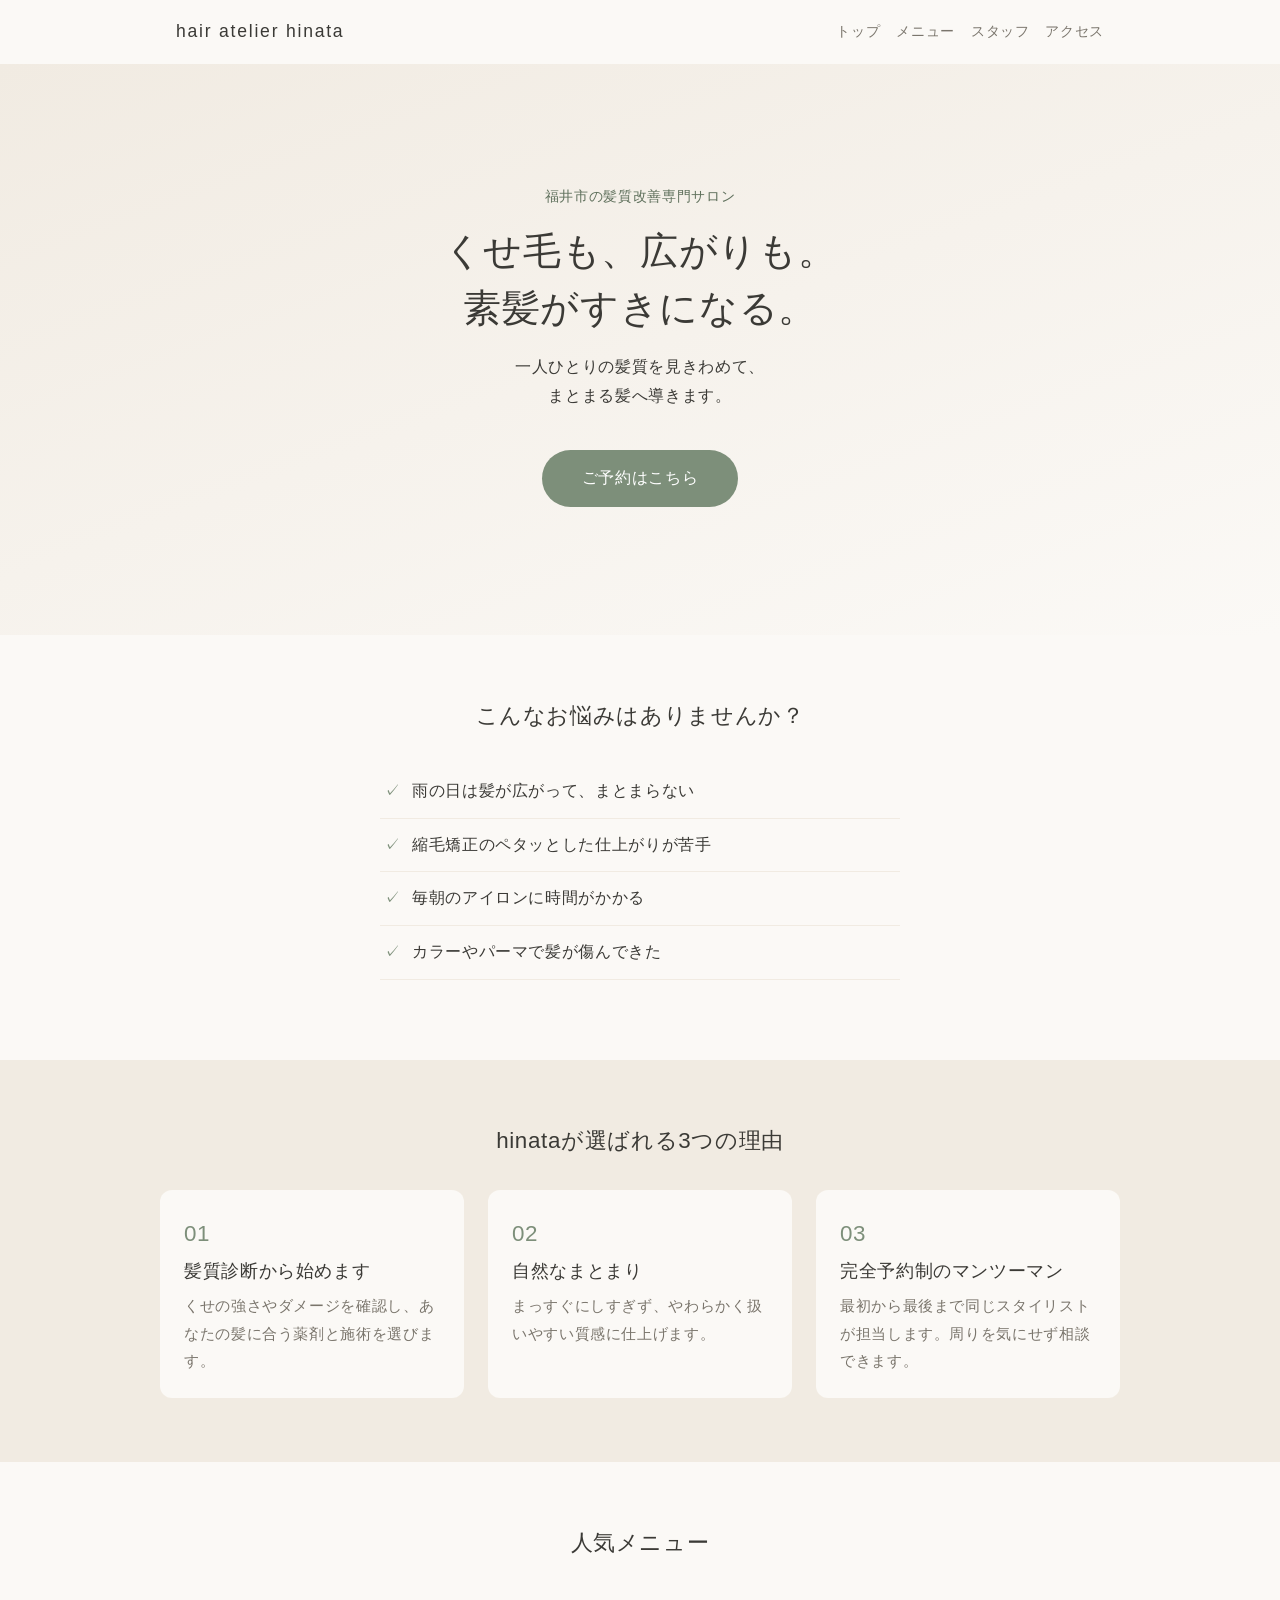
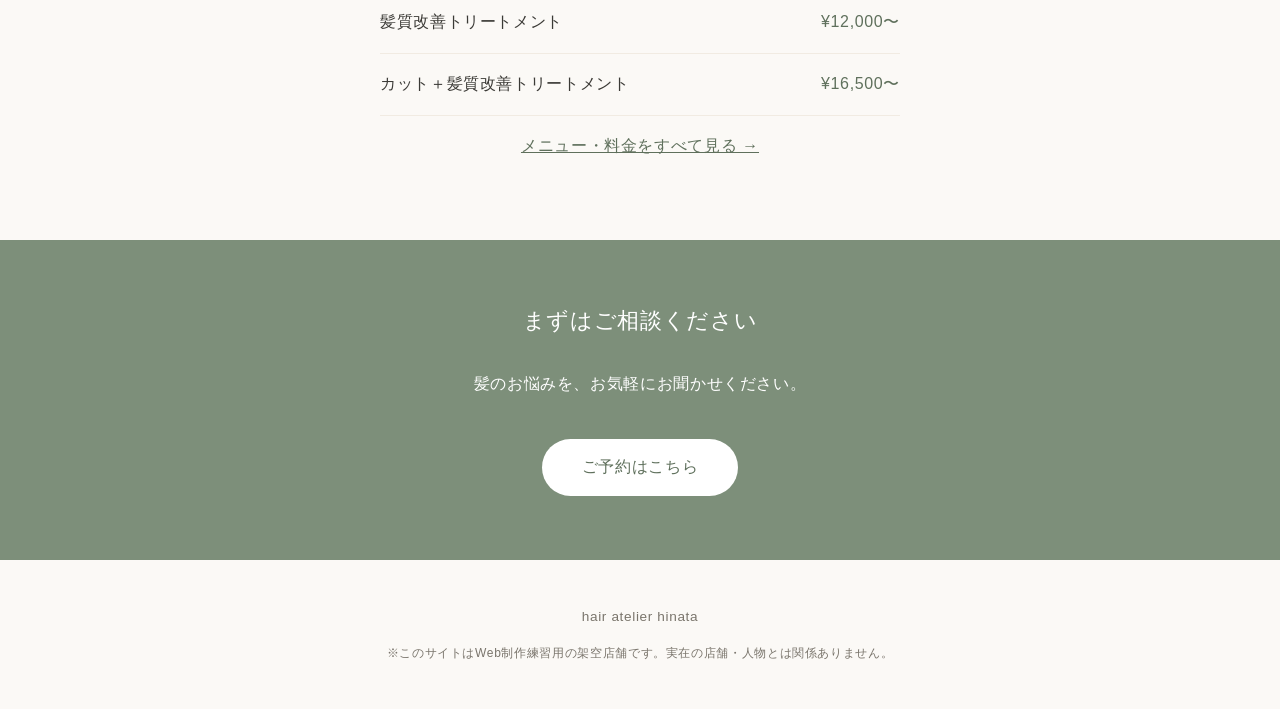
==== index.html @ 7191133b "トップページとデザイン（CSS）を作成 Co-Authored-By: Claude Opus 5.5 <noreply@anthropic.com>" ====
<!DOCTYPE html>
<html lang="ja">
<head>
  <!-- head：ページの設定。画面には表示されない -->
  <meta charset="UTF-8">
  <meta name="viewport" content="width=device-width, initial-scale=1">
  <!-- 練習用の架空店舗なので、検索結果に出さない -->
  <meta name="robots" content="noindex">
  <title>hair atelier hinata｜福井市の髪質改善専門サロン（練習用）</title>
  <meta name="description" content="福井市の髪質改善専門サロン hair atelier hinata（練習用の架空店舗）。くせ毛・広がりのお悩みに、完全予約制のマンツーマンで向き合います。">
  <link rel="stylesheet" href="css/style.css">
</head>
<body>
  <!-- body：画面に表示される中身 -->

  <header class="site-header">
    <a href="index.html" class="logo">hair atelier hinata</a>
    <nav class="nav">
      <a href="index.html">トップ</a>
      <a href="menu.html">メニュー</a>
      <a href="staff.html">スタッフ</a>
      <a href="access.html">アクセス</a>
    </nav>
  </header>

  <main>
    <!-- 最初に目に入るエリア（ファーストビュー） -->
    <section class="hero">
      <p class="hero-sub">福井市の髪質改善専門サロン</p>
      <h1>くせ毛も、広がりも。<br>素髪がすきになる。</h1>
      <p>一人ひとりの髪質を見きわめて、<br>まとまる髪へ導きます。</p>
      <a href="#" class="btn">ご予約はこちら</a>
    </section>

    <!-- お客様の悩みに共感するエリア -->
    <section class="section">
      <h2>こんなお悩みはありませんか？</h2>
      <ul class="worries">
        <li>雨の日は髪が広がって、まとまらない</li>
        <li>縮毛矯正のペタッとした仕上がりが苦手</li>
        <li>毎朝のアイロンに時間がかかる</li>
        <li>カラーやパーマで髪が傷んできた</li>
      </ul>
    </section>

    <!-- お店の強み -->
    <section class="section section-alt">
      <h2>hinataが選ばれる3つの理由</h2>
      <div class="features">
        <div class="feature">
          <p class="feature-num">01</p>
          <h3>髪質診断から始めます</h3>
          <p>くせの強さやダメージを確認し、あなたの髪に合う薬剤と施術を選びます。</p>
        </div>
        <div class="feature">
          <p class="feature-num">02</p>
          <h3>自然なまとまり</h3>
          <p>まっすぐにしすぎず、やわらかく扱いやすい質感に仕上げます。</p>
        </div>
        <div class="feature">
          <p class="feature-num">03</p>
          <h3>完全予約制のマンツーマン</h3>
          <p>最初から最後まで同じスタイリストが担当します。周りを気にせず相談できます。</p>
        </div>
      </div>
    </section>

    <!-- 人気メニューの抜粋 -->
    <section class="section">
      <h2>人気メニュー</h2>
      <div class="menu-pickup">
        <div class="menu-item">
          <span>髪質改善トリートメント</span>
          <span class="price">¥12,000〜</span>
        </div>
        <div class="menu-item">
          <span>カット＋髪質改善トリートメント</span>
          <span class="price">¥16,500〜</span>
        </div>
      </div>
      <p class="center"><a href="menu.html" class="link">メニュー・料金をすべて見る →</a></p>
    </section>

    <!-- 予約を促すエリア -->
    <section class="cta">
      <h2>まずはご相談ください</h2>
      <p>髪のお悩みを、お気軽にお聞かせください。</p>
      <a href="#" class="btn">ご予約はこちら</a>
    </section>
  </main>

  <footer class="site-footer">
    <p>hair atelier hinata</p>
    <p class="notice">※このサイトはWeb制作練習用の架空店舗です。実在の店舗・人物とは関係ありません。</p>
  </footer>
</body>
</html>
---- css/style.css ----
/* =========================================
   色やサイズをまとめて決めておく（変数）
   ここを変えると、サイト全体の色が変わる
   ========================================= */
:root {
  --color-bg: #fbf9f6;      /* 背景：やわらかい白 */
  --color-alt: #f1ebe2;     /* 背景2：ベージュ */
  --color-main: #7d8f7a;    /* メイン：くすみグリーン */
  --color-main-dark: #5f705c;
  --color-text: #3b3a36;    /* 文字：真っ黒より少しやわらかい色 */
  --color-sub: #7a756c;     /* 補足の文字 */
  --max-width: 960px;       /* PCで横に広がりすぎないための上限 */
}

/* =========================================
   全体の基本設定
   ========================================= */
* {
  box-sizing: border-box;   /* 幅の計算を分かりやすくするおまじない */
}

body {
  margin: 0;
  background: var(--color-bg);
  color: var(--color-text);
  font-family: "Hiragino Sans", "Hiragino Kaku Gothic ProN", "Noto Sans JP", sans-serif;
  line-height: 1.8;
  letter-spacing: 0.04em;
}

h1, h2, h3 {
  font-weight: 500;
  line-height: 1.5;
}

a {
  color: inherit;
}

/* =========================================
   ヘッダー（ロゴとメニュー）
   ========================================= */
.site-header {
  display: flex;
  flex-wrap: wrap;
  align-items: center;
  justify-content: space-between;
  gap: 8px 24px;
  padding: 16px;
  max-width: var(--max-width);
  margin: 0 auto;
}

.logo {
  font-size: 1.1rem;
  text-decoration: none;
  letter-spacing: 0.1em;
}

.nav {
  display: flex;
  gap: 16px;
  font-size: 0.9rem;
}

.nav a {
  text-decoration: none;
  color: var(--color-sub);
}

.nav a:hover {
  color: var(--color-main-dark);
}

/* =========================================
   ファーストビュー
   ========================================= */
.hero {
  padding: 72px 16px 80px;
  text-align: center;
  background: linear-gradient(160deg, var(--color-alt), var(--color-bg));
}

.hero-sub {
  color: var(--color-main-dark);
  font-size: 0.9rem;
  margin: 0;
}

.hero h1 {
  font-size: 1.8rem;
  margin: 12px 0 16px;
}

/* =========================================
   予約ボタン
   ========================================= */
.btn {
  display: inline-block;
  margin-top: 24px;
  padding: 14px 40px;
  background: var(--color-main);
  color: #fff;
  text-decoration: none;
  border-radius: 999px;     /* 角を丸くする */
  transition: background 0.2s;
}

.btn:hover {
  background: var(--color-main-dark);
}

/* =========================================
   各セクション共通
   ========================================= */
.section {
  padding: 64px 16px;
}

.section > * {
  max-width: var(--max-width);
  margin-left: auto;
  margin-right: auto;
}

.section h2,
.cta h2 {
  text-align: center;
  font-size: 1.4rem;
  margin-top: 0;
  margin-bottom: 32px;
}

.section-alt {
  background: var(--color-alt);
}

.center {
  text-align: center;
}

.link {
  color: var(--color-main-dark);
}

/* お悩みリスト */
.worries {
  list-style: none;
  padding: 0;
  max-width: 520px;
}

.worries li {
  padding: 12px 0 12px 32px;
  border-bottom: 1px solid var(--color-alt);
  position: relative;
}

.worries li::before {
  content: "✓";
  position: absolute;
  left: 4px;
  color: var(--color-main);
}

/* 選ばれる理由（スマホでは縦に並ぶ） */
.features {
  display: grid;
  gap: 24px;
}

.feature {
  background: var(--color-bg);
  padding: 24px;
  border-radius: 12px;
}

.feature-num {
  color: var(--color-main);
  font-size: 1.4rem;
  margin: 0;
}

.feature h3 {
  margin: 4px 0 8px;
  font-size: 1.1rem;
}

.feature p:last-child {
  margin: 0;
  color: var(--color-sub);
  font-size: 0.95rem;
}

/* 人気メニュー */
.menu-pickup {
  max-width: 520px;
}

.menu-item {
  display: flex;
  justify-content: space-between;
  gap: 16px;
  padding: 16px 0;
  border-bottom: 1px solid var(--color-alt);
}

.price {
  white-space: nowrap;      /* 金額の途中で改行しない */
  color: var(--color-main-dark);
}

/* 予約を促すエリア */
.cta {
  padding: 64px 16px;
  text-align: center;
  background: var(--color-main);
  color: #fff;
}

.cta .btn {
  background: #fff;
  color: var(--color-main-dark);
}

/* =========================================
   フッター
   ========================================= */
.site-footer {
  padding: 32px 16px;
  text-align: center;
  font-size: 0.85rem;
  color: var(--color-sub);
}

.notice {
  font-size: 0.75rem;
}

/* =========================================
   PC表示（画面の幅が768px以上のとき）
   スマホ用の設定を先に書き、PCで上書きする
   ========================================= */
@media (min-width: 768px) {
  .hero {
    padding: 120px 16px 128px;
  }

  .hero h1 {
    font-size: 2.4rem;
  }

  .features {
    grid-template-columns: repeat(3, 1fr);   /* 3列に並べる */
  }
}
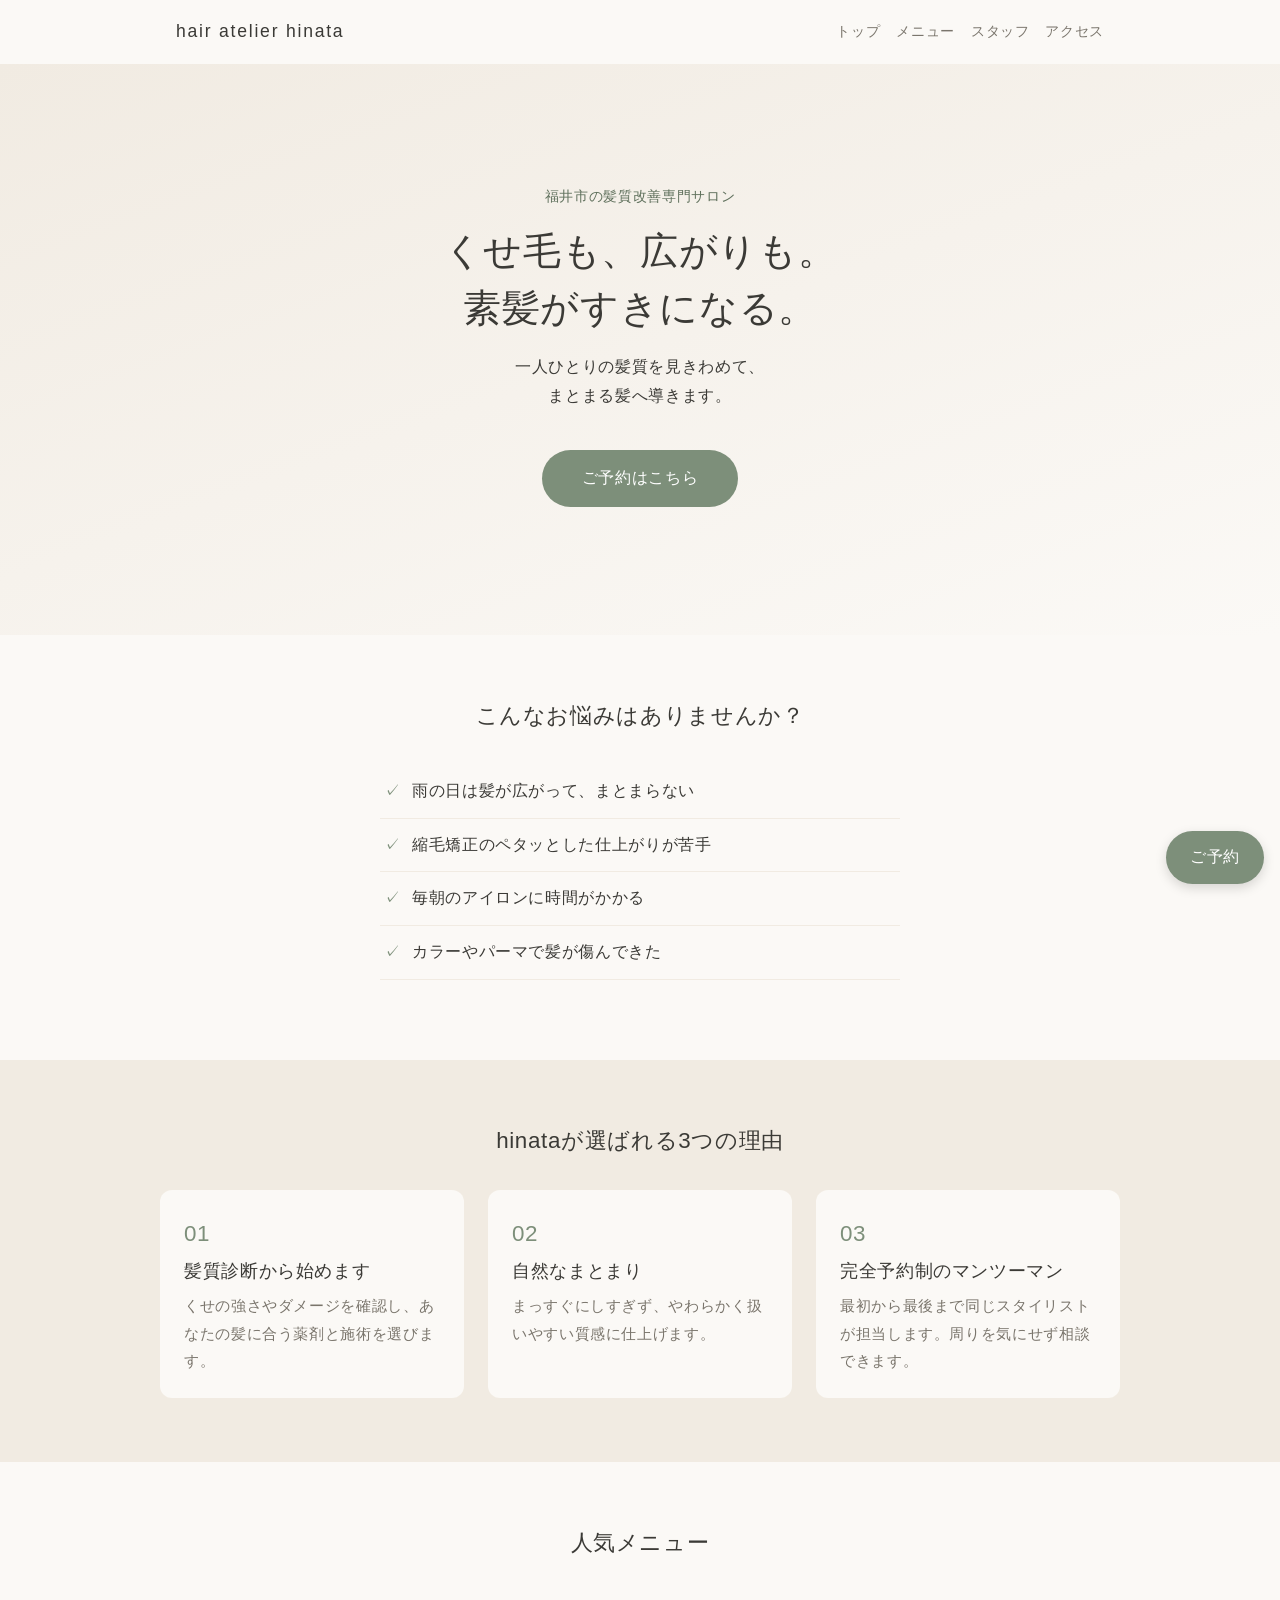
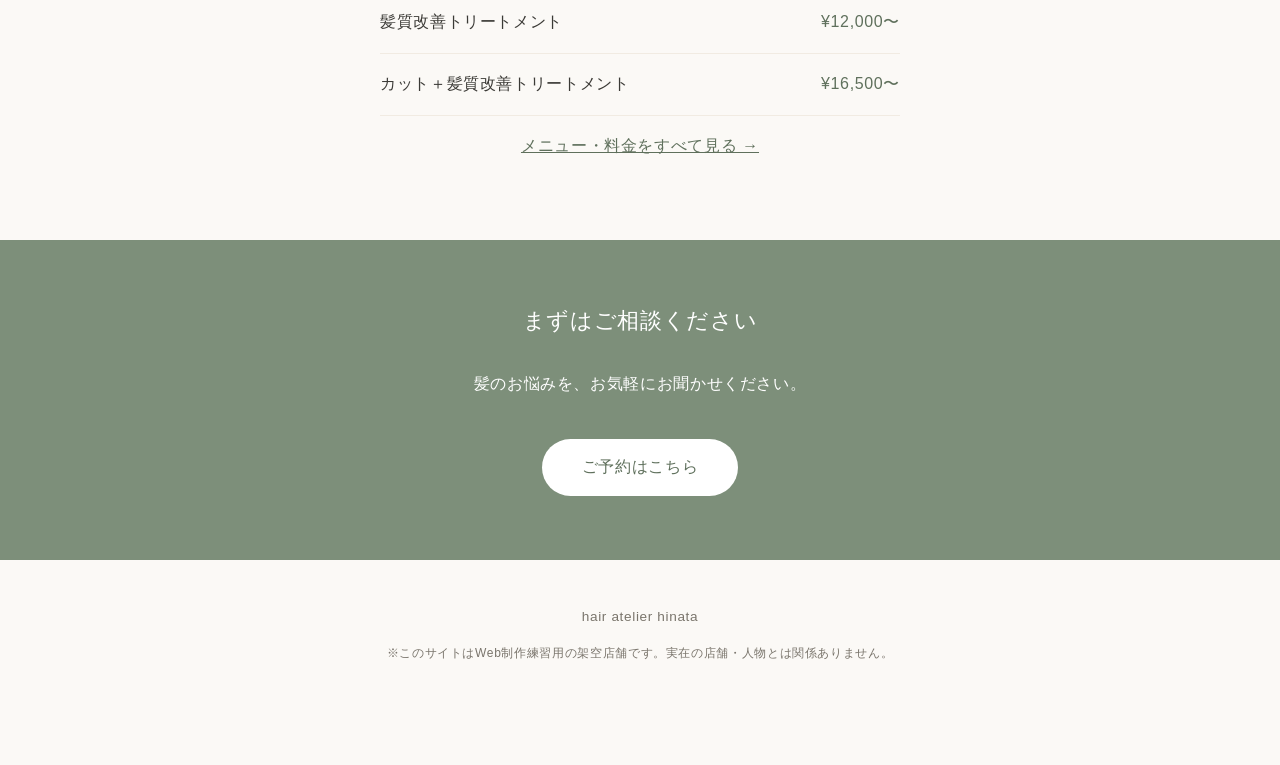
==== commit fb40d141: "トップページに動きを追加（背景スライドショー、スクロール表示、固定の予約ボタン） Co-Authored-By: Claude Opus 5.5 <noreply@anthropic.com>" ====
--- a/index.html
+++ b/index.html
@@ -9,6 +9,9 @@
   <title>hair atelier hinata｜福井市の髪質改善専門サロン（練習用）</title>
   <meta name="description" content="福井市の髪質改善専門サロン hair atelier hinata（練習用の架空店舗）。くせ毛・広がりのお悩みに、完全予約制のマンツーマンで向き合います。">
   <link rel="stylesheet" href="css/style.css">
+  <!-- JavaScriptが動く環境だけ「js」の目印を付ける（動かない環境では最初から全部表示される） -->
+  <script>document.documentElement.classList.add('js');</script>
+  <script src="js/main.js" defer></script>
 </head>
 <body>
   <!-- body：画面に表示される中身 -->
@@ -26,16 +29,20 @@
   <main>
     <!-- 最初に目に入るエリア（ファーストビュー） -->
     <section class="hero">
+      <!-- 背景のスライドショー（今は色付きの枠。写真に差し替え可） -->
+      <div class="hero-slides" aria-hidden="true">
+        <span></span><span></span><span></span>
+      </div>
       <p class="hero-sub">福井市の髪質改善専門サロン</p>
       <h1>くせ毛も、広がりも。<br>素髪がすきになる。</h1>
       <p>一人ひとりの髪質を見きわめて、<br>まとまる髪へ導きます。</p>
-      <a href="#" class="btn">ご予約はこちら</a>
+      <a href="access.html" class="btn">ご予約はこちら</a>
     </section>
 
     <!-- お客様の悩みに共感するエリア -->
     <section class="section">
       <h2>こんなお悩みはありませんか？</h2>
-      <ul class="worries">
+      <ul class="worries fade-in">
         <li>雨の日は髪が広がって、まとまらない</li>
         <li>縮毛矯正のペタッとした仕上がりが苦手</li>
         <li>毎朝のアイロンに時間がかかる</li>
@@ -47,17 +54,17 @@
     <section class="section section-alt">
       <h2>hinataが選ばれる3つの理由</h2>
       <div class="features">
-        <div class="feature">
+        <div class="feature slide-left">
           <p class="feature-num">01</p>
           <h3>髪質診断から始めます</h3>
           <p>くせの強さやダメージを確認し、あなたの髪に合う薬剤と施術を選びます。</p>
         </div>
-        <div class="feature">
+        <div class="feature fade-in">
           <p class="feature-num">02</p>
           <h3>自然なまとまり</h3>
           <p>まっすぐにしすぎず、やわらかく扱いやすい質感に仕上げます。</p>
         </div>
-        <div class="feature">
+        <div class="feature slide-right">
           <p class="feature-num">03</p>
           <h3>完全予約制のマンツーマン</h3>
           <p>最初から最後まで同じスタイリストが担当します。周りを気にせず相談できます。</p>
@@ -68,7 +75,7 @@
     <!-- 人気メニューの抜粋 -->
     <section class="section">
       <h2>人気メニュー</h2>
-      <div class="menu-pickup">
+      <div class="menu-pickup fade-in">
         <div class="menu-item">
           <span>髪質改善トリートメント</span>
           <span class="price">¥12,000〜</span>
@@ -85,7 +92,7 @@
     <section class="cta">
       <h2>まずはご相談ください</h2>
       <p>髪のお悩みを、お気軽にお聞かせください。</p>
-      <a href="#" class="btn">ご予約はこちら</a>
+      <a href="access.html" class="btn">ご予約はこちら</a>
     </section>
   </main>
 
@@ -93,5 +100,8 @@
     <p>hair atelier hinata</p>
     <p class="notice">※このサイトはWeb制作練習用の架空店舗です。実在の店舗・人物とは関係ありません。</p>
   </footer>
+
+  <!-- 画面の右下に常に表示する予約ボタン -->
+  <a href="access.html" class="fixed-reserve">ご予約</a>
 </body>
 </html>
--- a/css/style.css
+++ b/css/style.css
@@ -254,3 +254,119 @@
     grid-template-columns: repeat(3, 1fr);   /* 3列に並べる */
   }
 }
+
+/* =========================================
+   ファーストビューの背景スライドショー（CSSだけで動かす）
+   3枚を重ねて、順番に表示・非表示を切り替える
+   ========================================= */
+.hero {
+  position: relative;       /* スライドを背景として重ねる基準 */
+  overflow: hidden;
+}
+
+.hero > *:not(.hero-slides) {
+  position: relative;       /* 文字をスライドより前に出す */
+}
+
+.hero-slides span {
+  position: absolute;
+  inset: 0;                 /* 親いっぱいに広げる */
+  opacity: 0;
+  animation: hero-fade 18s infinite;   /* 1周18秒（1枚あたり6秒） */
+}
+
+/* 今は色付きの枠。写真にするときは background を url(...) に変える */
+.hero-slides span:nth-child(1) {
+  background: linear-gradient(160deg, var(--color-alt), var(--color-bg));
+}
+
+.hero-slides span:nth-child(2) {
+  background: linear-gradient(200deg, #e3e8df, var(--color-bg));
+  animation-delay: 6s;
+}
+
+.hero-slides span:nth-child(3) {
+  background: linear-gradient(120deg, #efe4d6, #f6f3ee);
+  animation-delay: 12s;
+}
+
+@keyframes hero-fade {
+  0%   { opacity: 0; transform: scale(1); }
+  8%   { opacity: 1; }
+  33%  { opacity: 1; }
+  41%  { opacity: 0; transform: scale(1.06); }   /* 消えながら少しズーム */
+  100% { opacity: 0; }
+}
+
+/* =========================================
+   スクロールで表示（フェードイン・左右からスライドイン）
+   .js が付いているとき（JavaScriptが動くとき）だけ最初に隠す
+   ========================================= */
+main {
+  overflow-x: clip;         /* 横から入ってくる要素で横スクロールが出ないようにする */
+}
+
+.js .fade-in,
+.js .slide-left,
+.js .slide-right {
+  opacity: 0;
+  transition: opacity 0.8s ease, transform 0.8s ease;
+}
+
+.js .fade-in     { transform: translateY(24px); }
+.js .slide-left  { transform: translateX(-40px); }
+.js .slide-right { transform: translateX(40px); }
+
+.js .is-visible {
+  opacity: 1;
+  transform: none;
+}
+
+/* =========================================
+   画面に固定する予約ボタン
+   スマホでは親指が届きやすい右下に置く
+   ========================================= */
+.fixed-reserve {
+  position: fixed;
+  right: 16px;
+  bottom: 16px;
+  z-index: 10;
+  padding: 12px 24px;
+  background: var(--color-main);
+  color: #fff;
+  text-decoration: none;
+  border-radius: 999px;
+  box-shadow: 0 4px 12px rgba(0, 0, 0, 0.15);
+  transition: background 0.2s;
+}
+
+.fixed-reserve:hover {
+  background: var(--color-main-dark);
+}
+
+/* ボタンがフッターの注意書きに重ならないよう、下に余白をとる */
+.site-footer {
+  padding-bottom: 88px;
+}
+
+/* =========================================
+   動きを減らす設定の人には、アニメーションを止める
+   （OSの「視差効果を減らす」などの設定に合わせる）
+   ========================================= */
+@media (prefers-reduced-motion: reduce) {
+  .hero-slides span {
+    animation: none;
+  }
+
+  .hero-slides span:nth-child(1) {
+    opacity: 1;
+  }
+
+  .js .fade-in,
+  .js .slide-left,
+  .js .slide-right {
+    opacity: 1;
+    transform: none;
+    transition: none;
+  }
+}
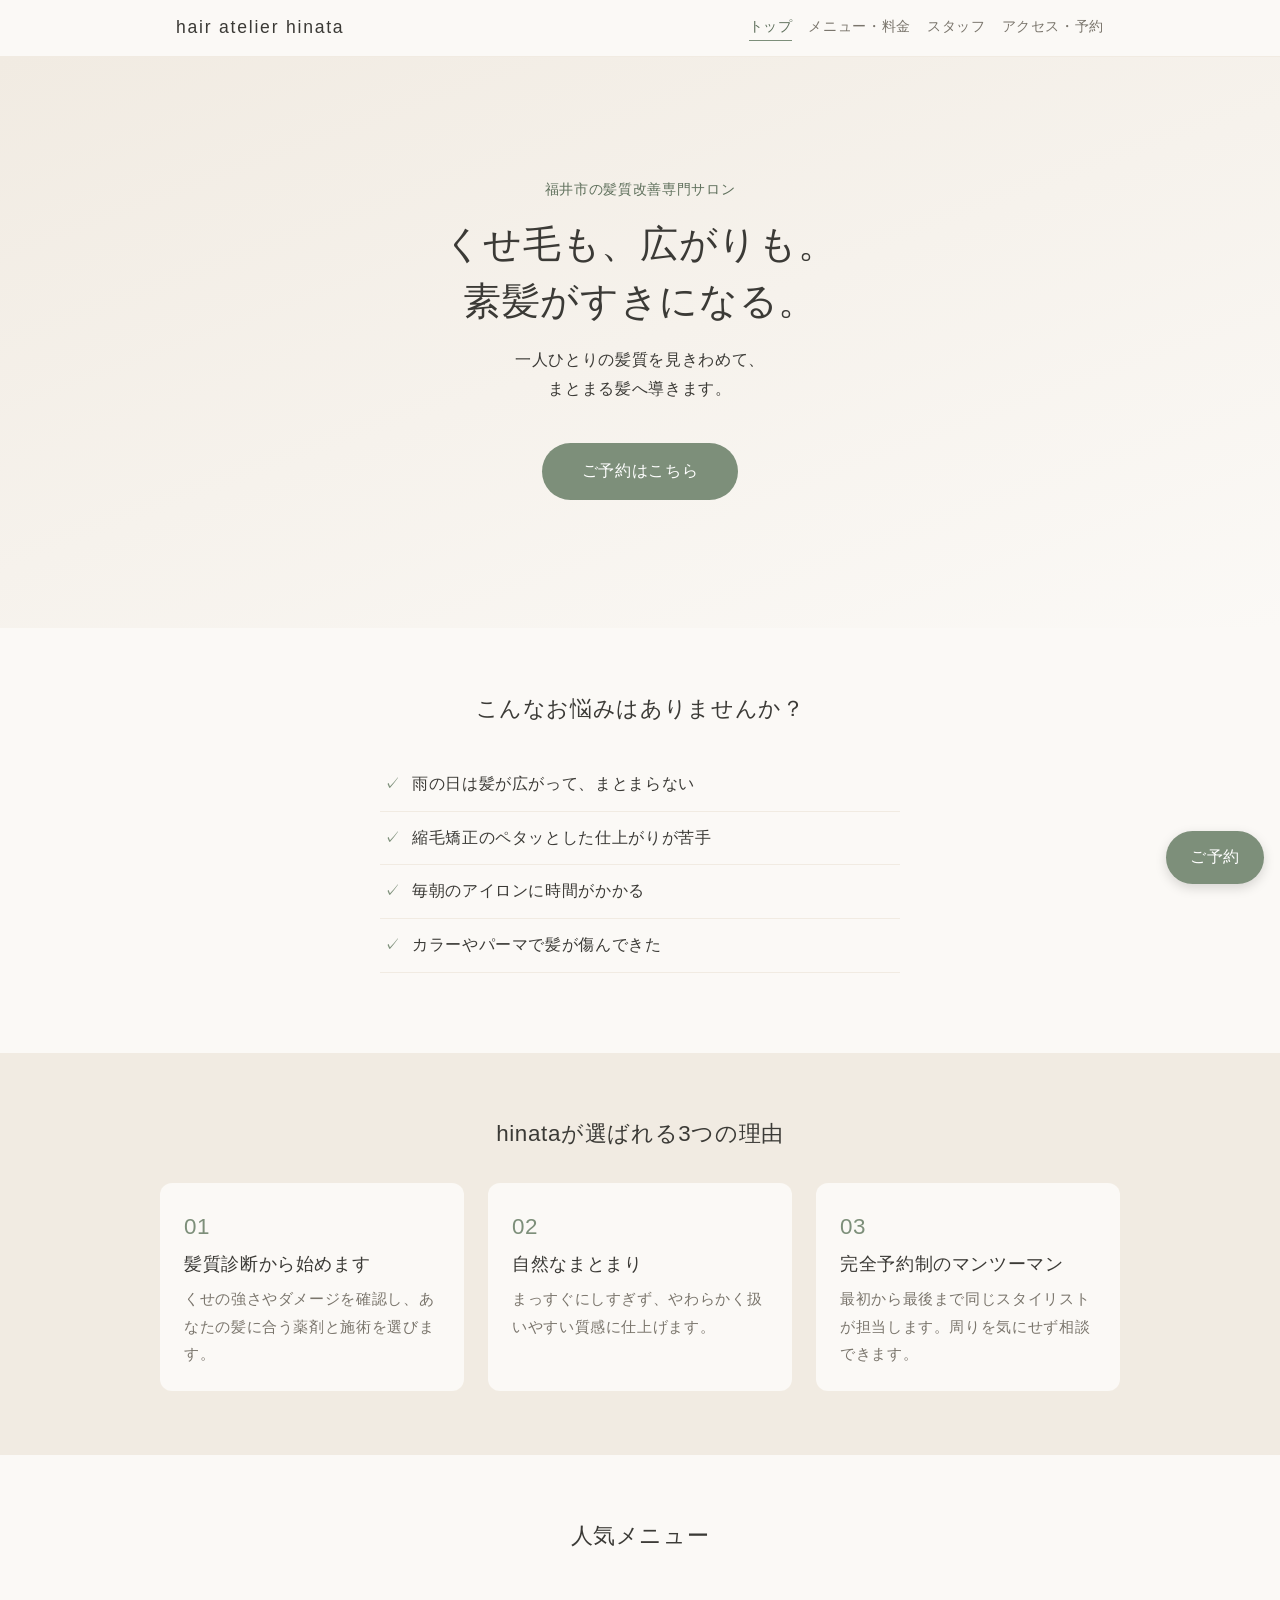
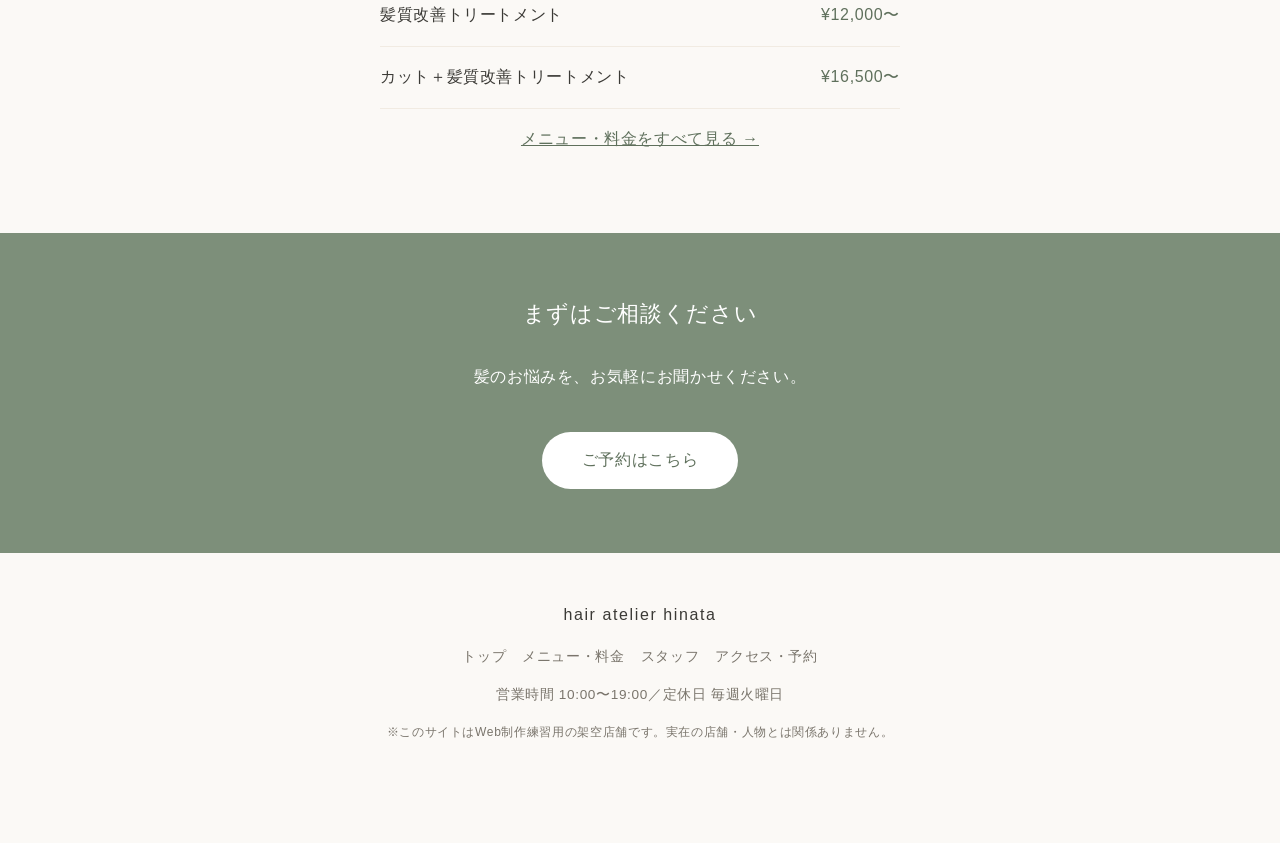
==== commit 028b394e: "共通ヘッダー（スマホ用メニュー付き）とフッターを作成 Co-Authored-By: Claude Opus 5.5 <noreply@anthropic.com>" ====
--- a/index.html
+++ b/index.html
@@ -16,14 +16,21 @@
 <body>
   <!-- body：画面に表示される中身 -->
 
+  <!-- ===== 共通ヘッダー（全ページ同じ。aria-current だけページごとに変える） ===== -->
   <header class="site-header">
-    <a href="index.html" class="logo">hair atelier hinata</a>
-    <nav class="nav">
-      <a href="index.html">トップ</a>
-      <a href="menu.html">メニュー</a>
-      <a href="staff.html">スタッフ</a>
-      <a href="access.html">アクセス</a>
-    </nav>
+    <div class="header-inner">
+      <a href="index.html" class="logo">hair atelier hinata</a>
+      <!-- スマホだけ表示するメニューボタン（三本線＝ハンバーガー） -->
+      <button class="menu-toggle" type="button" aria-expanded="false" aria-controls="site-nav" aria-label="メニューを開く">
+        <span></span>
+      </button>
+      <nav class="nav" id="site-nav">
+        <a href="index.html" aria-current="page">トップ</a>
+        <a href="menu.html">メニュー・料金</a>
+        <a href="staff.html">スタッフ</a>
+        <a href="access.html">アクセス・予約</a>
+      </nav>
+    </div>
   </header>
 
   <main>
@@ -96,8 +103,16 @@
     </section>
   </main>
 
+  <!-- ===== 共通フッター（全ページ同じ） ===== -->
   <footer class="site-footer">
-    <p>hair atelier hinata</p>
+    <p class="footer-logo">hair atelier hinata</p>
+    <nav class="footer-nav">
+      <a href="index.html">トップ</a>
+      <a href="menu.html">メニュー・料金</a>
+      <a href="staff.html">スタッフ</a>
+      <a href="access.html">アクセス・予約</a>
+    </nav>
+    <p>営業時間 10:00〜19:00／定休日 毎週火曜日</p>
     <p class="notice">※このサイトはWeb制作練習用の架空店舗です。実在の店舗・人物とは関係ありません。</p>
   </footer>
 
--- a/css/style.css
+++ b/css/style.css
@@ -41,12 +41,20 @@
    ヘッダー（ロゴとメニュー）
    ========================================= */
 .site-header {
+  position: sticky;         /* スクロールしても画面の上に残る */
+  top: 0;
+  z-index: 20;
+  background: rgba(251, 249, 246, 0.95);
+  border-bottom: 1px solid var(--color-alt);
+}
+
+.header-inner {
   display: flex;
   flex-wrap: wrap;
   align-items: center;
   justify-content: space-between;
   gap: 8px 24px;
-  padding: 16px;
+  padding: 12px 16px;
   max-width: var(--max-width);
   margin: 0 auto;
 }
@@ -59,7 +67,8 @@
 
 .nav {
   display: flex;
-  gap: 16px;
+  flex-wrap: wrap;
+  gap: 4px 16px;
   font-size: 0.9rem;
 }
 
@@ -68,8 +77,86 @@
   color: var(--color-sub);
 }
 
-.nav a:hover {
+.nav a:hover,
+.nav a[aria-current="page"] {   /* 今いるページのリンクを目立たせる */
   color: var(--color-main-dark);
+}
+
+.nav a[aria-current="page"] {
+  border-bottom: 1px solid var(--color-main);
+}
+
+/* メニューボタン：JavaScriptが動くスマホのときだけ表示する */
+.menu-toggle {
+  display: none;
+  width: 44px;              /* 指で押しやすい大きさ */
+  height: 44px;
+  padding: 0;
+  background: none;
+  border: none;
+  cursor: pointer;
+}
+
+/* 三本線は、真ん中の線（span）＋上下の線（::before と ::after）で描く */
+.menu-toggle span,
+.menu-toggle span::before,
+.menu-toggle span::after {
+  display: block;
+  width: 24px;
+  height: 2px;
+  margin: 0 auto;
+  background: var(--color-text);
+  transition: transform 0.3s, background 0.3s;
+}
+
+.menu-toggle span {
+  position: relative;
+}
+
+.menu-toggle span::before,
+.menu-toggle span::after {
+  content: "";
+  position: absolute;
+  left: 0;
+}
+
+.menu-toggle span::before { top: -7px; }
+.menu-toggle span::after  { top: 7px; }
+
+/* 開いているときは三本線を「×」に変える */
+.menu-toggle[aria-expanded="true"] span {
+  background: transparent;
+}
+
+.menu-toggle[aria-expanded="true"] span::before {
+  transform: translateY(7px) rotate(45deg);
+}
+
+.menu-toggle[aria-expanded="true"] span::after {
+  transform: translateY(-7px) rotate(-45deg);
+}
+
+/* スマホ（767px以下）かつJavaScriptが動くとき：メニューを畳む */
+@media (max-width: 767px) {
+  .js .menu-toggle {
+    display: block;
+  }
+
+  .js .nav {
+    display: none;
+    width: 100%;
+    flex-direction: column;
+    padding: 8px 0 16px;
+  }
+
+  .js .nav.is-open {
+    display: flex;
+  }
+
+  .js .nav a {
+    padding: 12px 4px;
+    border-bottom: 1px solid var(--color-alt);
+  }
 }
 
 /* =========================================
@@ -235,6 +322,23 @@
 
 .notice {
   font-size: 0.75rem;
+}
+
+.footer-logo {
+  font-size: 1rem;
+  letter-spacing: 0.1em;
+  color: var(--color-text);
+}
+
+.footer-nav {
+  display: flex;
+  flex-wrap: wrap;
+  justify-content: center;
+  gap: 4px 16px;
+}
+
+.footer-nav a {
+  text-decoration: none;
 }
 
 /* =========================================
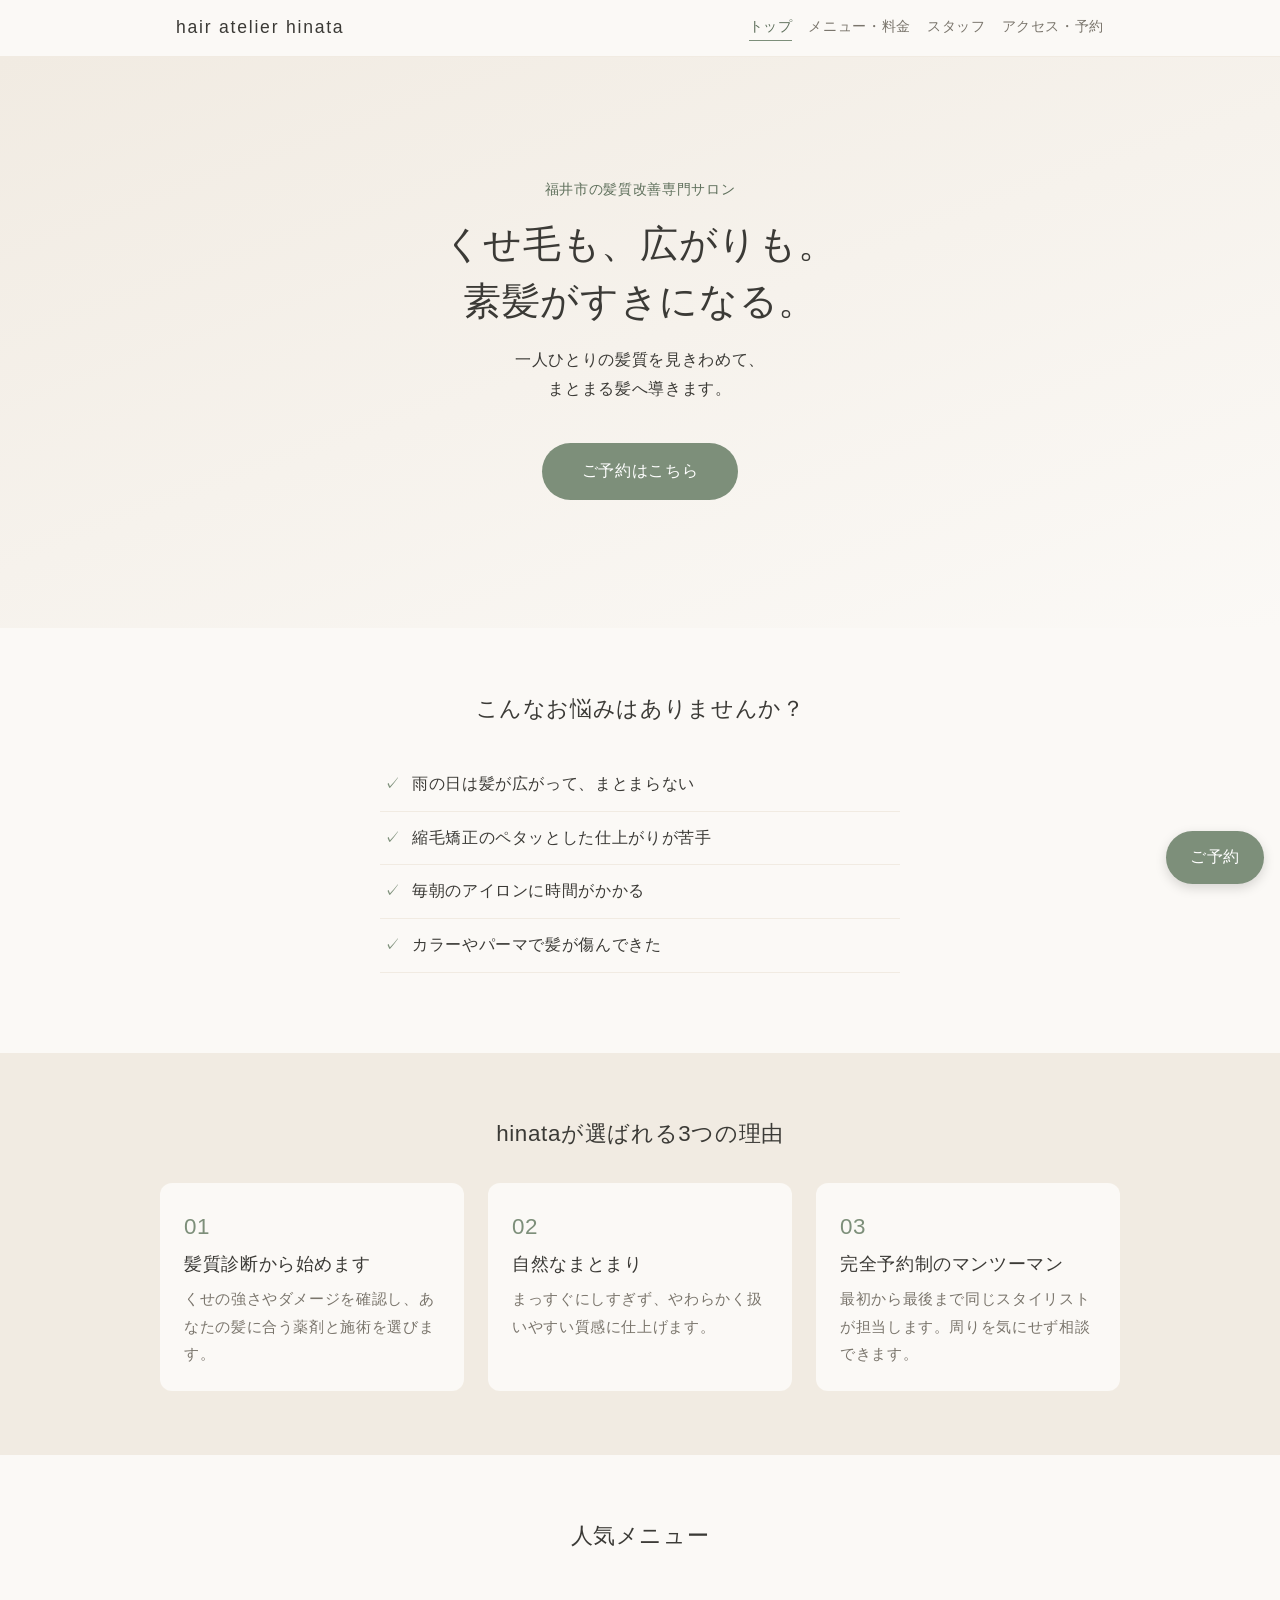
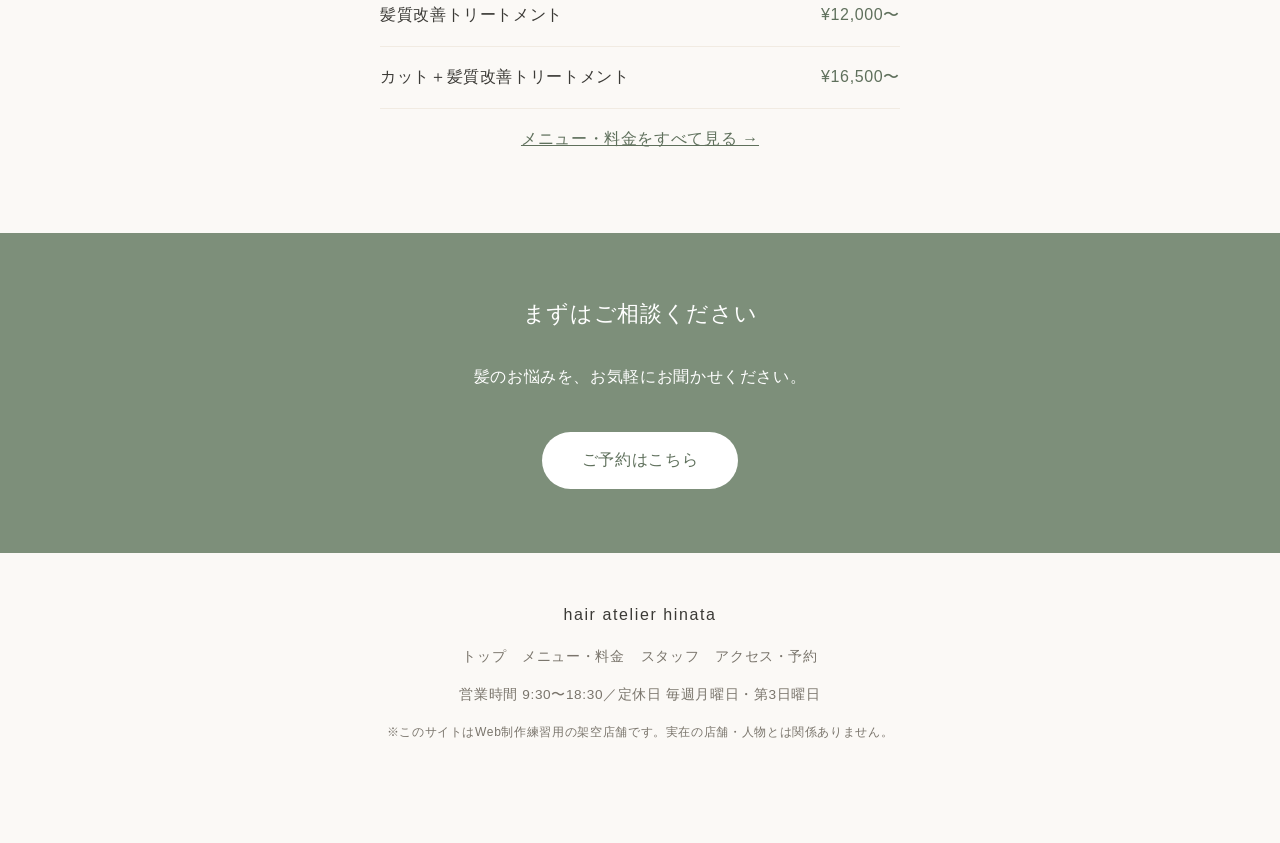
==== commit c04013e6: "フッターの営業時間と定休日を変更" ====
--- a/index.html
+++ b/index.html
@@ -112,7 +112,7 @@
       <a href="staff.html">スタッフ</a>
       <a href="access.html">アクセス・予約</a>
     </nav>
-    <p>営業時間 10:00〜19:00／定休日 毎週火曜日</p>
+    <p>営業時間 9:30〜18:30／定休日 毎週月曜日・第3日曜日</p>
     <p class="notice">※このサイトはWeb制作練習用の架空店舗です。実在の店舗・人物とは関係ありません。</p>
   </footer>
 
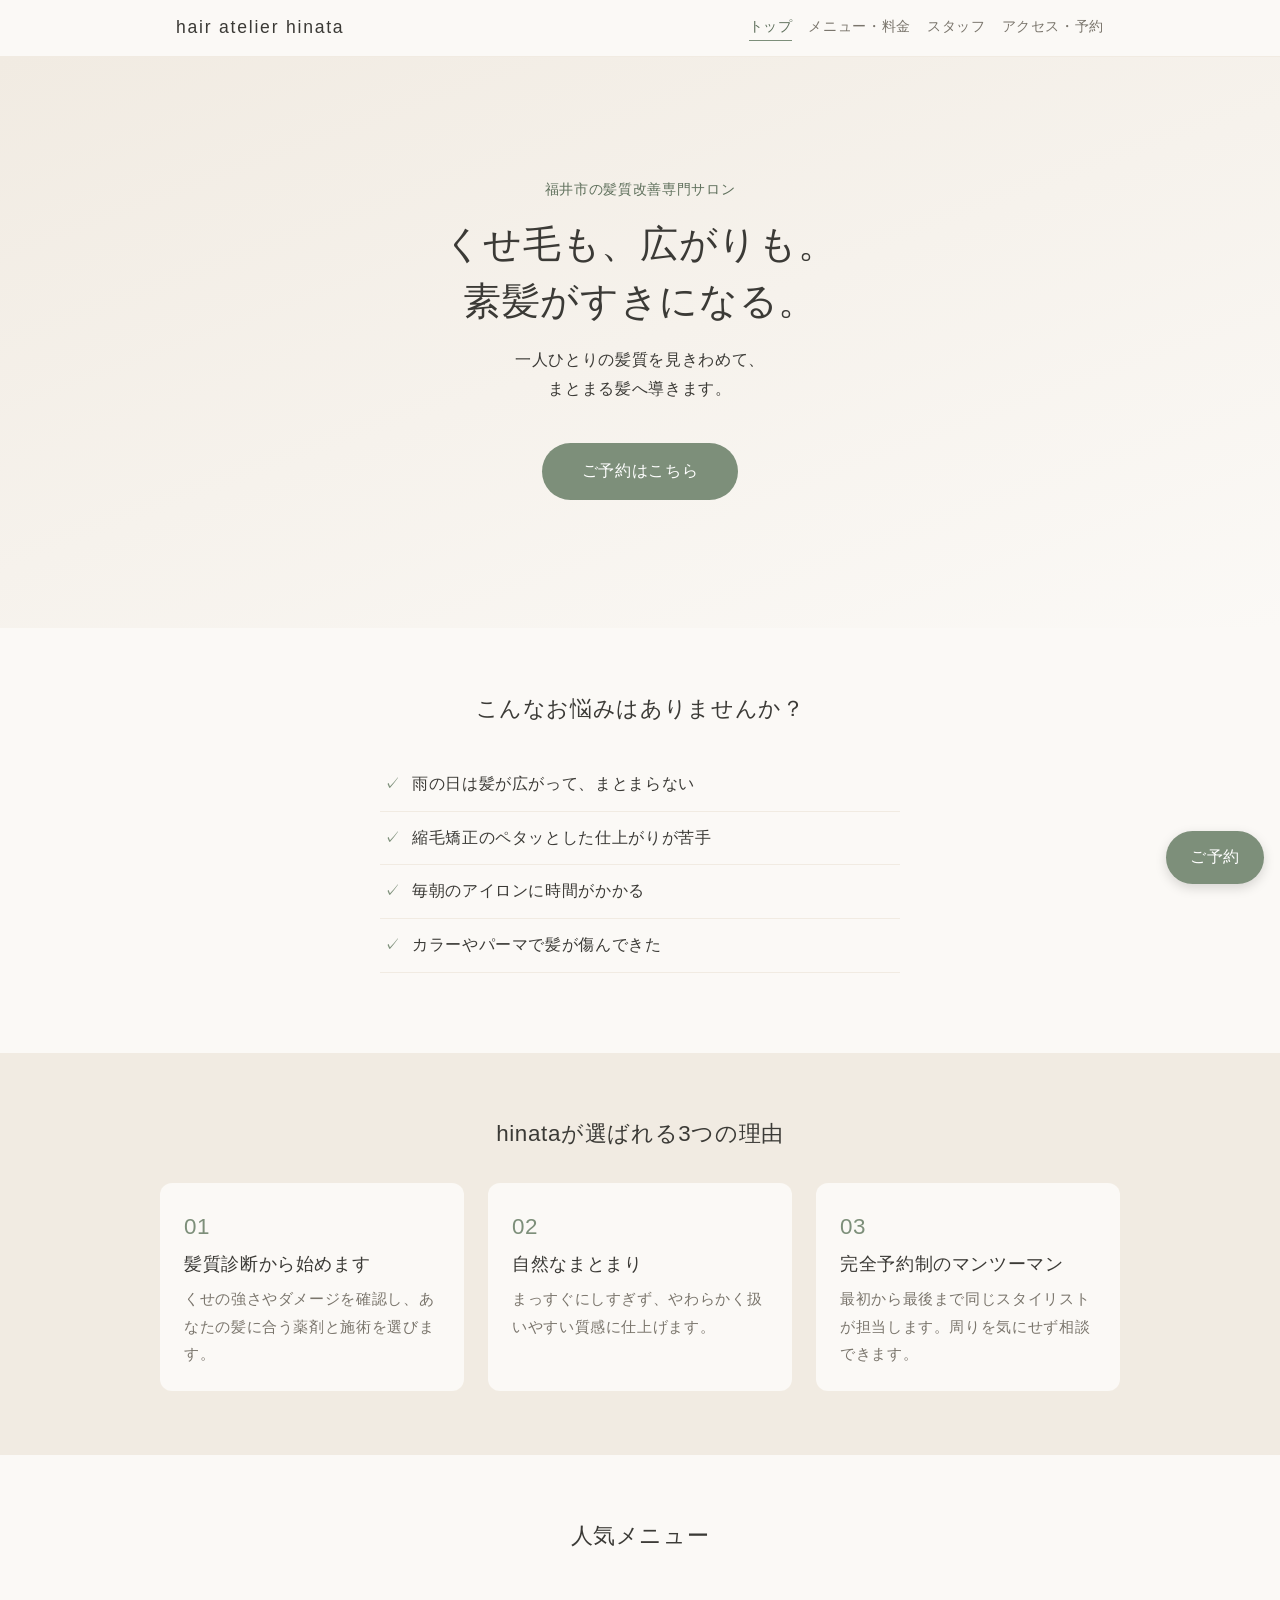
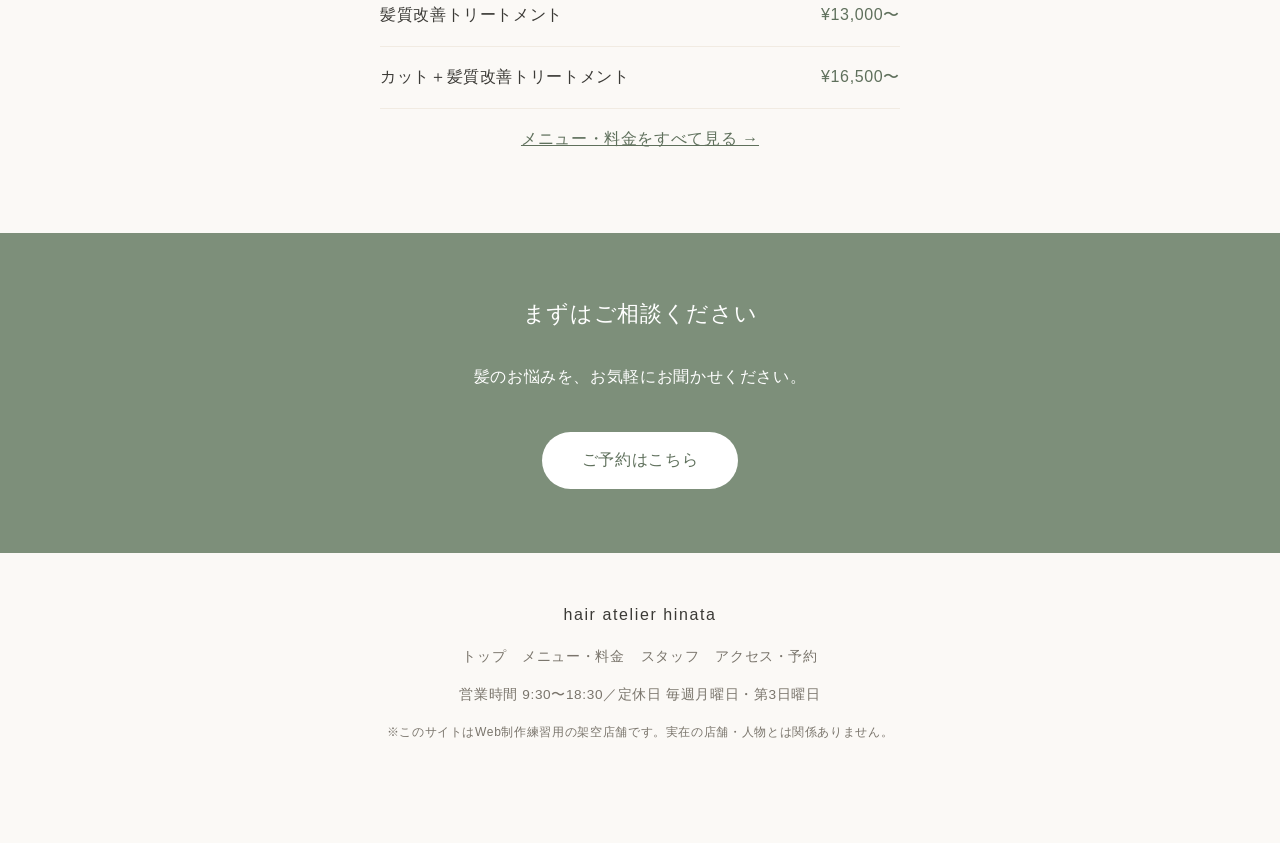
==== commit f5ebdc82: "髪質改善トリートメントの料金を修正" ====
--- a/index.html
+++ b/index.html
@@ -85,7 +85,7 @@
       <div class="menu-pickup fade-in">
         <div class="menu-item">
           <span>髪質改善トリートメント</span>
-          <span class="price">¥12,000〜</span>
+          <span class="price">¥13,000〜</span>
         </div>
         <div class="menu-item">
           <span>カット＋髪質改善トリートメント</span>
--- a/css/style.css
+++ b/css/style.css
@@ -474,3 +474,276 @@
     transition: none;
   }
 }
+
+/* =========================================
+   下層ページ（メニュー・スタッフ・アクセス）の共通部品
+   ========================================= */
+
+/* ページの見出し */
+.page-title {
+  padding: 56px 16px;
+  text-align: center;
+  background: linear-gradient(160deg, var(--color-alt), var(--color-bg));
+}
+
+.page-title-en {
+  margin: 0;
+  color: var(--color-main-dark);
+  font-size: 0.85rem;
+  letter-spacing: 0.15em;
+}
+
+.page-title h1 {
+  margin: 4px 0 0;
+  font-size: 1.6rem;
+}
+
+/* 文章のまとまり（読みやすい幅にする） */
+.text-block {
+  max-width: 640px;
+}
+
+/* =========================================
+   メニュー・料金ページ
+   ========================================= */
+.price-list {
+  max-width: 640px;
+}
+
+.price-list h3 {
+  margin: 32px 0 8px;
+  font-size: 1.1rem;
+  color: var(--color-main-dark);
+}
+
+.price-list h3:first-child {
+  margin-top: 0;
+}
+
+.price-list dl {
+  margin: 0;
+}
+
+.price-row {
+  display: flex;
+  justify-content: space-between;
+  gap: 16px;
+  padding: 14px 0;
+  border-bottom: 1px solid #e2d9cc;
+}
+
+.price-row dd {
+  margin: 0;
+  white-space: nowrap;      /* 金額の途中で改行しない */
+  color: var(--color-main-dark);
+}
+
+.price-note {
+  margin-top: 24px;
+  font-size: 0.85rem;
+  color: var(--color-sub);
+}
+
+/* 施術の流れ（番号付きの縦の流れ） */
+.flow {
+  list-style: none;
+  padding: 0;
+  max-width: 640px;
+  counter-reset: step;      /* 番号を自動で数える準備 */
+}
+
+.flow li {
+  position: relative;
+  padding: 0 0 32px 56px;
+  counter-increment: step;  /* 1つごとに番号を1増やす */
+}
+
+.flow li::before {
+  content: counter(step);   /* 自動で数えた番号を表示 */
+  position: absolute;
+  left: 0;
+  top: 0;
+  width: 36px;
+  height: 36px;
+  border-radius: 50%;
+  background: var(--color-main);
+  color: #fff;
+  text-align: center;
+  line-height: 36px;
+}
+
+.flow h3 {
+  margin: 4px 0 4px;
+  font-size: 1.05rem;
+}
+
+.flow p {
+  margin: 0;
+  color: var(--color-sub);
+}
+
+@media (min-width: 768px) {
+  .page-title {
+    padding: 80px 16px;
+  }
+
+  .page-title h1 {
+    font-size: 2rem;
+  }
+}
+
+/* =========================================
+   スタッフページ
+   ========================================= */
+.staff-list {
+  display: grid;
+  gap: 32px;
+}
+
+.staff-card {
+  display: grid;
+  gap: 16px;
+}
+
+/* 写真の代わりの枠（写真にするときは background を url(...) に変える） */
+.staff-photo {
+  aspect-ratio: 4 / 3;      /* 横4：縦3の比率を保つ */
+  border-radius: 12px;
+  background: linear-gradient(160deg, #e3e8df, var(--color-alt));
+}
+
+.staff-role {
+  margin: 0;
+  font-size: 0.85rem;
+  color: var(--color-main-dark);
+}
+
+.staff-body h3 {
+  margin: 0 0 8px;
+  font-size: 1.3rem;
+}
+
+.staff-name-en {
+  margin-left: 8px;
+  font-size: 0.8rem;
+  color: var(--color-sub);
+}
+
+.staff-meta {
+  margin: 16px 0 0;
+  padding: 16px;
+  background: var(--color-alt);
+  border-radius: 8px;
+  font-size: 0.9rem;
+}
+
+.staff-meta dt {
+  color: var(--color-main-dark);
+}
+
+.staff-meta dd {
+  margin: 0;
+}
+
+@media (min-width: 768px) {
+  .staff-card {
+    grid-template-columns: 2fr 3fr;   /* PCでは写真と文章を横に並べる */
+    align-items: center;
+    gap: 32px;
+  }
+}
+
+/* =========================================
+   アクセス・予約ページ
+   ========================================= */
+.reserve-options {
+  display: grid;
+  gap: 24px;
+}
+
+.reserve-card {
+  padding: 24px;
+  border: 1px solid var(--color-alt);
+  border-radius: 12px;
+  text-align: center;
+}
+
+.reserve-card h3 {
+  margin: 0 0 8px;
+  font-size: 1.1rem;
+}
+
+.reserve-card p {
+  margin: 0;
+  color: var(--color-sub);
+  font-size: 0.95rem;
+}
+
+.reserve-card .btn {
+  margin-top: 16px;
+}
+
+/* 枠線だけのボタン（2番目の選択肢用） */
+.btn-outline {
+  background: transparent;
+  color: var(--color-main-dark);
+  border: 1px solid var(--color-main);
+}
+
+.btn-outline:hover {
+  background: var(--color-main);
+  color: #fff;
+}
+
+.reserve-card .tel {
+  margin-top: 16px;
+  font-size: 1.2rem;
+  color: var(--color-text);
+}
+
+/* 店舗情報 */
+.shop-info {
+  display: grid;
+  gap: 24px;
+}
+
+.map-placeholder {
+  display: grid;
+  place-items: center;      /* 中央に文字を置く */
+  aspect-ratio: 4 / 3;
+  border-radius: 12px;
+  background: #e3e8df;
+  color: var(--color-sub);
+  letter-spacing: 0.2em;
+}
+
+.info-table {
+  margin: 0;
+}
+
+.info-row {
+  display: grid;
+  grid-template-columns: 6em 1fr;   /* 左：項目名、右：内容 */
+  gap: 16px;
+  padding: 14px 0;
+  border-bottom: 1px solid #e2d9cc;
+}
+
+.info-row dt {
+  color: var(--color-main-dark);
+}
+
+.info-row dd {
+  margin: 0;
+}
+
+@media (min-width: 768px) {
+  .reserve-options {
+    grid-template-columns: repeat(3, 1fr);
+  }
+
+  .shop-info {
+    grid-template-columns: 1fr 1fr;
+    align-items: start;
+  }
+}
